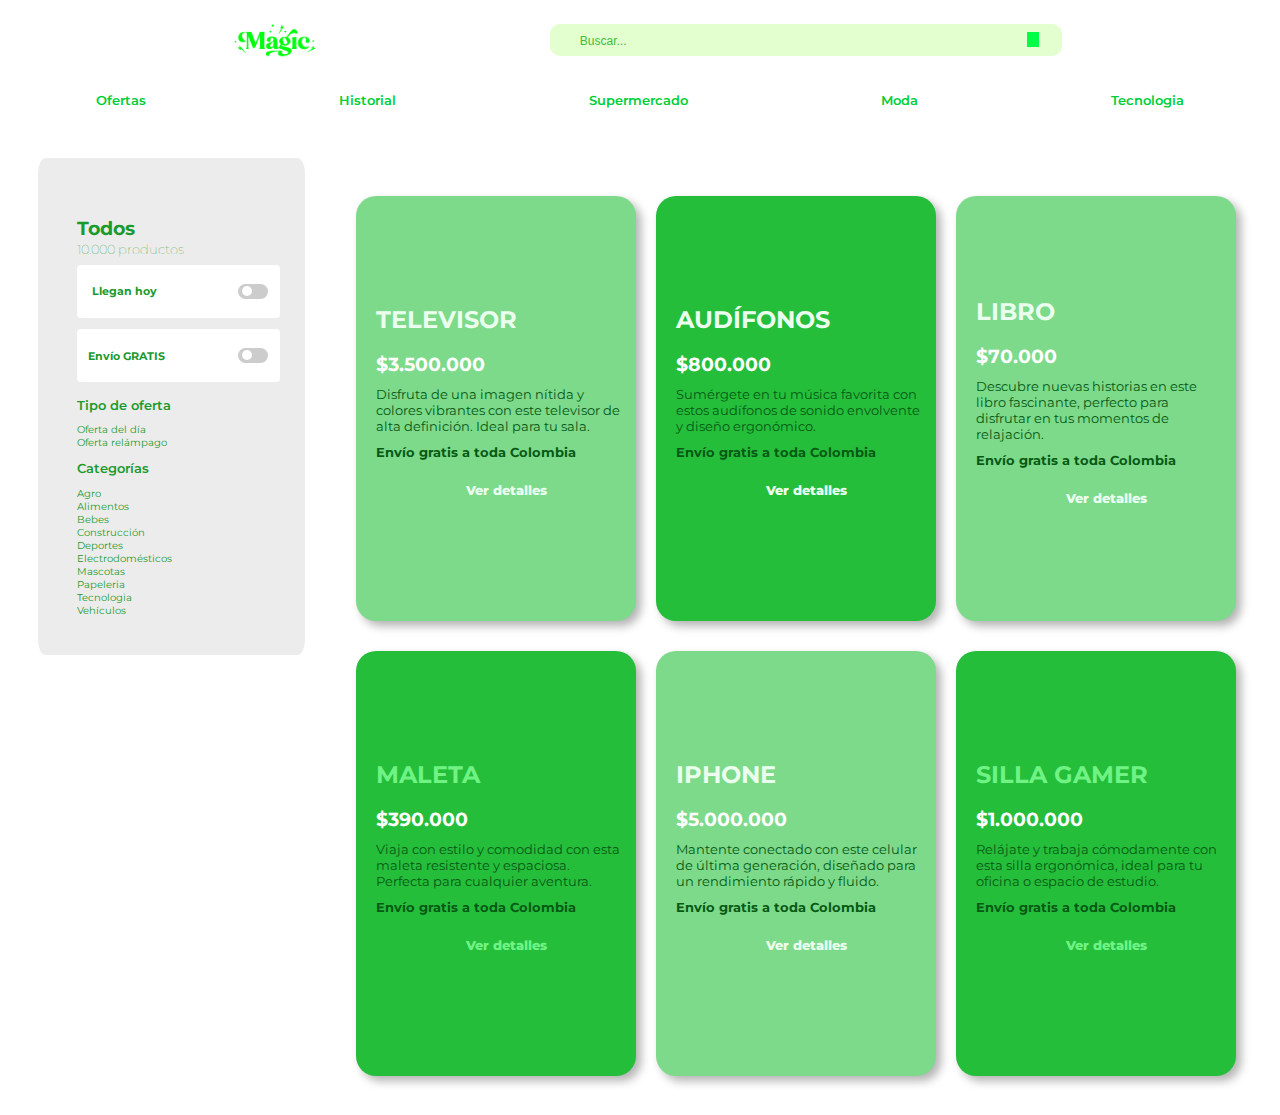
==== index.html @ b9a8c91a "ya" ====
<!DOCTYPE html>
<html lang="en">
<head>
    <meta charset="UTF-8">
    <meta name="viewport" content="width=device-width, initial-scale=1.0">
    <title>Document</title>
    <link rel="stylesheet" href="./index.css">
    <link href="https://fonts.googleapis.com/css2?family=Montserrat:wght@400;700&display=swap" rel="stylesheet">

</head>
<body>
    <div class="search">
<img src="il_570xN.2606133660_na9b.jpg.png" alt="">
<form action="/search">
    <input type="text" placeholder="Buscar..."></input>
    <button type="submit"></button>
</form>
    </div>
    <div class="filtrado">
            <a href="">Ofertas</a>
            <a href="">Historial</a>
            <a href="">Supermercado</a>
            <a href="">Moda</a>
            <a href="">Tecnologia</a>
    </div>
    <div class="banner">
        <img src="/Users/sofiavillota/Desktop/PRODUCTOS DESTACADOS.png" alt="">
    </div>
<br>

<div class="contenedor">

<div class="filtros">
    <h3>Todos</h3>
    <h4>10.000 productos</h4>
    <div class="filtro1">
        <h5>Llegan hoy</h5>
    <div class="filtroboton">
        <input type="checkbox">
        <span class="slider"></span>
    </div>
    </div>

    <div class="filtro2">
        <h5>Envío GRATIS</h5>
    <div class="filtroboton2">
        <input type="checkbox">
        <span class="slider"></span>
    </div>
    </div>

<h2>Tipo de oferta</h2>    
    <a href="">Oferta del día</a>
    <a href="">Oferta relámpago</a>

    <h2>Categorías</h2>
    <a href="">Agro</a>
    <a href="">Alimentos</a>
    <a href="">Bebes</a>
    <a href="">Construcción</a>
    <a href="">Deportes</a>
    <a href="">Electrodomésticos</a>
    <a href="">Mascotas</a>
    <a href="">Papeleria</a>
    <a href="">Tecnologia</a>
    <a href="">Vehículos</a>


</div>

<div class="productos">

<div class="televisor">
<img src="https://images.samsung.com/is/image/samsung/p6pim/co/un40t5290akxzl/gallery/co-fhd-t5300-383096-un40t5290akxzl-417825758?$650_519_PNG$" alt="">
<h2> TELEVISOR</h2>
<h3>$3.500.000</h3>
<p>Disfruta de una imagen nítida y colores vibrantes con este televisor de alta definición. Ideal para tu sala.</p>
<h5>  Envío gratis a toda Colombia  </h5>
<a href="product_detail.html">Ver detalles</a>
</div>

<div class="audifonos">
    <img src="https://cdnx.jumpseller.com/tiquemobile/image/28352931/resize/610/610?1682616283" alt="">
    <h2>AUDÍFONOS</h2>
    <h3>$800.000</h3>
    <p>Sumérgete en tu música favorita con estos audífonos de sonido envolvente y diseño ergonómico.</p>
    <h5>  Envío gratis a toda Colombia  </h5>
    <a href="product_detail.html">Ver detalles</a>
</div>

<div class="libro">
    <img src="https://www.hibox.com.co/web/wp-content/uploads/2020/08/Libro-JK_growling-HARRY_POTTER_y_el_misterio_del_principe-01-Hibox.com_.co-1000x1000px.png" alt="">
    <h2>LIBRO</h2>
    <h3>$70.000</h3>
    <p>Descubre nuevas historias en este libro fascinante, perfecto para disfrutar en tus momentos de relajación.</p>
    <h5>  Envío gratis a toda Colombia  </h5>
    <a href="product_detail.html">Ver detalles</a>
</div>

<div class="maleta">
    <img src="https://mac-center.com/cdn/shop/files/3204919-4.png?v=1695325820" alt="">
    <h2>MALETA</h2>
    <h3>$390.000</h3>
    <p>Viaja con estilo y comodidad con esta maleta resistente y espaciosa. Perfecta para cualquier aventura.</p>
    <h5>  Envío gratis a toda Colombia  </h5>
    <a href="product_detail.html">Ver detalles</a>
</div>

<div class="celular">
    <img src="https://cdsassets.apple.com/live/7WUAS350/images/tech-specs/iphone_15_hero.png" alt="">
    <h2>IPHONE</h2>
    <h3>$5.000.000</h3>
    <p>Mantente conectado con este celular de última generación, diseñado para un rendimiento rápido y fluido.</p>
    <h5>  Envío gratis a toda Colombia  </h5>
    <a href="product_detail.html">Ver detalles</a>
</div>

<div class="silla">
    <img src="https://henc.co/wp-content/uploads/2022/10/web-LIDER-A-nylon.png" alt="">
    <h2>SILLA GAMER</h2>
    <h3>$1.000.000</h3>
    <p>Relájate y trabaja cómodamente con esta silla ergonómica, ideal para tu oficina o espacio de estudio.</p>
    <h5>  Envío gratis a toda Colombia  </h5>
    <a href="product_detail.html">Ver detalles</a>
</div>
</div>
</div>

</body>
</html>
---- index.css ----
body {
    font-family: 'Montserrat', sans-serif; 
    background-color: rgb(255, 255, 255);
    margin: 0;
}

.search {
    background-color: rgb(255, 255, 255);
    width: 100%;
    height: 80px;
    display: flex;
    flex-direction: row;
    justify-content: space-evenly;
    align-items: center;
}

.search img {
    align-items: flex-start;
    height: 45%;
    margin: 1%;
}

.search input {
    width: 500px;
    height: 30px;
    background: #e3ffcf;
    border: none;
    outline: none;
    border-radius: 10px;
    padding-left: 10px;
    position: relative;
}

.search input::placeholder {
    color:  rgb(65, 189, 56);
    padding: 20px;
    font-size: 12px;
    }

.search button {
    display: flex;
    position: absolute;
    height: 15px;
    left: 1015px;
    transform: translateX(100%);
    z-index: 2; 
    top: 32px;
    background-color: rgb(0, 255, 68);
    border: none;
    outline: none;
}

.filtrado {
    display: flex;
    flex-direction: row;
    background-color: rgb(255, 255, 255);
    text-align: center;
    justify-content: space-around;
    align-items: center;
    height: 40px;
}

.filtrado a {
    color: 28, 187, 0;
    text-decoration: none;
    font-weight: 600;
    font-size: small;
    color:rgb(0, 206, 55);
}

.banner img {
    margin: 0;
    width: 100%;
}

/*Productossss*/

.productos {
    display: grid;
    grid-template-columns: repeat(3, 270px);
    grid-gap: 30px;
    margin: 3%;
    margin-left: 4%;
}

.televisor {
    background-color: rgb(124, 218, 138);
    width: 280px;
    border-radius: 20px;
    display: flex;
    flex-direction: column;
    align-items: center;
    justify-content: center;
    height: 425px;
    box-shadow: 5px 5px 10px rgba(0, 0, 0, 0.3);
}

.televisor img {
width: 200px;
margin-bottom: 0%;
margin-top: 0%;
}

.televisor h2 {
    color:rgb(235, 255, 238);
    margin-bottom: 0px;
    margin-top: 1%;
    align-self: flex-start;
    margin-left: 20px;
}

.televisor h3 {
    color: rgb(255, 255, 255);
    margin-bottom: 0px;
    align-self: flex-start;
    margin-left: 20px;
}

.televisor p {
    color: rgb(7, 89, 20);
    font-size: small;
    margin: 10px;
    margin-bottom: 0px;
    align-self: flex-start;
    margin-left: 20px;
}

.televisor h5 {
    color: rgb(7, 89, 20);
    font-size: small;
    margin: 10px;
    margin-bottom: 0px;
    align-self: flex-start;
    margin-left: 20px;
}

.televisor a {
    color: rgb(235, 255, 238);
    font-size: small;
    font-weight: 800;
    margin-bottom: 55px;
    align-self: flex-start;
    margin-left: 20px;
    padding: 1%;
    text-decoration: none;
    margin-top: 7%;
    align-self: center;
    margin-bottom: 5%;
}

/* */

.audifonos {
    background-color: rgb(36, 190, 59);
    width: 280px;
    border-radius: 20px;
    display: flex;
    flex-direction: column;
    align-items: center;
    justify-content: center;
    height: 425px;
    box-shadow: 5px 5px 10px rgba(0, 0, 0, 0.3);
}

.audifonos img {
width: 170px;
margin-bottom: 0%;
margin-top: 0%;
}

.audifonos h2 {
    color:rgb(235, 255, 238);
    margin-bottom: 0px;
    margin-top: 1%;
    align-self: flex-start;
    margin-left: 20px;
}

.audifonos h3 {
    color: rgb(255, 255, 255);
    margin-bottom: 0px;
    align-self: flex-start;
    margin-left: 20px;
}

.audifonos p {
    color: rgb(7, 89, 20);
    font-size: small;
    margin: 10px;
    margin-bottom: 0px;
    align-self: flex-start;
    margin-left: 20px;
}

.audifonos h5 {
    color: rgb(7, 89, 20);
    font-size: small;
    margin: 10px;
    margin-bottom: 0px;
    align-self: flex-start;
    margin-left: 20px;
}

.audifonos a {
    color: rgb(235, 255, 238);
    font-size: small;
    font-weight: 800;
    margin-bottom: 55px;
    align-self: flex-start;
    margin-left: 20px;
    padding: 1%;
    text-decoration: none;
    margin-top: 7%;
    align-self: center;
    margin-bottom: 5%;
}

/* */

.libro {
    background-color: rgb(124, 218, 138);
    width: 280px;
    border-radius: 20px;
    display: flex;
    flex-direction: column;
    align-items: center;
    justify-content: center;
    height: 425px;
    box-shadow: 5px 5px 10px rgba(0, 0, 0, 0.3);
}

.libro img {
width: 170px;
margin-bottom: 0%;
margin-top: 0%;
}

.libro h2 {
    color:rgb(235, 255, 238);
    margin-bottom: 0px;
    margin-top: 1%;
    align-self: flex-start;
    margin-left: 20px;
}

.libro h3 {
    color: rgb(255, 255, 255);
    margin-bottom: 0px;
    align-self: flex-start;
    margin-left: 20px;
}

.libro p {
    color: rgb(7, 89, 20);
    font-size: small;
    margin: 10px;
    margin-bottom: 0px;
    align-self: flex-start;
    margin-left: 20px;
}

.libro h5 {
    color: rgb(7, 89, 20);
    font-size: small;
    margin: 10px;
    margin-bottom: 0px;
    align-self: flex-start;
    margin-left: 20px;
}

.libro a {
    color: rgb(235, 255, 238);
    font-size: small;
    font-weight: 800;
    margin-bottom: 55px;
    align-self: flex-start;
    margin-left: 20px;
    padding: 1%;
    text-decoration: none;
    margin-top: 7%;
    align-self: center;
    margin-bottom: 5%;
}

/* */

.maleta {
    background-color: rgb(36, 190, 59);
    width: 280px;
    border-radius: 20px;
    display: flex;
    flex-direction: column;
    align-items: center;
    justify-content: center;
    height: 425px;
    box-shadow: 5px 5px 10px rgba(0, 0, 0, 0.3);
}

.maleta img {
width: 200px;
margin-bottom: 0%;
margin-top: 0%;
}

.maleta h2 {
    color:rgb(112, 243, 132);
    margin-bottom: 0px;
    margin-top: 1%;
    align-self: flex-start;
    margin-left: 20px;
}

.maleta h3 {
    color: rgb(255, 255, 255);
    margin-bottom: 0px;
    align-self: flex-start;
    margin-left: 20px;
}

.maleta p {
    color: rgb(7, 89, 20);
    font-size: small;
    margin: 10px;
    margin-bottom: 0px;
    align-self: flex-start;
    margin-left: 20px;
}

.maleta h5 {
    color: rgb(7, 89, 20);
    font-size: small;
    margin: 10px;
    margin-bottom: 0px;
    align-self: flex-start;
    margin-left: 20px;
}

.maleta a {
    color: rgb(112, 243, 132);
    font-size: small;
    font-weight: 800;
    margin-bottom: 55px;
    align-self: flex-start;
    margin-left: 20px;
    padding: 1%;
    text-decoration: none;
    margin-top: 7%;
    align-self: center;
    margin-bottom: 5%;
}


/* */

.celular {
    background-color: rgb(124, 218, 138);
    width: 280px;
    border-radius: 20px;
    display: flex;
    flex-direction: column;
    align-items: center;
    justify-content: center;
    height: 425px;
    box-shadow: 5px 5px 10px rgba(0, 0, 0, 0.3);
}

.celular img {
width: 200px;
margin-bottom: 0%;
margin-top: 0%;
}

.celular h2 {
    color:rgb(235, 255, 238);
    margin-bottom: 0px;
    margin-top: 1%;
    align-self: flex-start;
    margin-left: 20px;
}

.celular h3 {
    color: rgb(255, 255, 255);
    margin-bottom: 0px;
    align-self: flex-start;
    margin-left: 20px;
}

.celular p {
    color: rgb(7, 89, 20);
    font-size: small;
    margin: 10px;
    margin-bottom: 0px;
    align-self: flex-start;
    margin-left: 20px;
}

.celular h5 {
    color: rgb(7, 89, 20);
    font-size: small;
    margin: 10px;
    margin-bottom: 0px;
    align-self: flex-start;
    margin-left: 20px;
}

.celular a {
    color: rgb(235, 255, 238);
    font-size: small;
    font-weight: 800;
    margin-bottom: 55px;
    align-self: flex-start;
    margin-left: 20px;
    padding: 1%;
    text-decoration: none;
    margin-top: 7%;
    align-self: center;
    margin-bottom: 5%;
}


/* */

.silla {
    background-color: rgb(36, 190, 59);
    width: 280px;
    border-radius: 20px;
    display: flex;
    flex-direction: column;
    align-items: center;
    justify-content: center;
    height: 425px;
    box-shadow: 5px 5px 10px rgba(0, 0, 0, 0.3);
}

.silla img {
width: 200px;
margin-bottom: 0%;
margin-top: 0%;
}

.silla h2 {
    color:rgb(112, 243, 132);
    margin-bottom: 0px;
    margin-top: 1%;
    align-self: flex-start;
    margin-left: 20px;
}

.silla h3 {
    color: rgb(255, 255, 255);
    margin-bottom: 0px;
    align-self: flex-start;
    margin-left: 20px;
}

.silla p {
    color: rgb(7, 89, 20);
    font-size: small;
    margin: 10px;
    margin-bottom: 0px;
    align-self: flex-start;
    margin-left: 20px;
}

.silla h5 {
    color: rgb(7, 89, 20);
    font-size: small;
    margin: 10px;
    margin-bottom: 0px;
    align-self: flex-start;
    margin-left: 20px;
}

.silla a {
    color: rgb(112, 243, 132);
    font-size: small;
    font-weight: 800;
    margin-bottom: 55px;
    align-self: flex-start;
    margin-left: 20px;
    padding: 1%;
    text-decoration: none;
    margin-top: 7%;
    align-self: center;
    margin-bottom: 5%;
}


/*PARTE DE LOS FILTROSSS*/

.filtroboton {
    display: flex;
    position: relative;
    width: 30px;
    height: 15px;
    margin: 0%;
    margin-bottom: 0%;
  }
  
  .filtroboton input {
    opacity: 0;
    width: 0;
    height: 0;
  }
  
  .slider {
    position: absolute;
    cursor: pointer;
    top: 0;
    left: 0;
    right: 0;
    bottom: 0;
    background-color: #ccc;
    transition: 0.4s;
    border-radius: 34px;
    margin: 0%;
  }
  
  .slider:before {
    position: absolute;
    content: "";
    height: 10px;
    width: 10px;
    left: 4px;
    bottom: 2.8px;
    background-color: white;
    border-radius: 50%;
    margin: 0%;
  }

.filtro1 {
    display: flex;
    align-items: center;
    background-color: #ffffff;
    flex-direction: row;
    align-items: center;
    justify-content: space-between;
    padding: 6%;
    width: 180px;
    margin-top: 1%;
    margin-bottom: 5%;
    height: 30px;
    border-radius: 4px;
}

.filtro1 h5 {
    margin: 2%;
    font-size: 11px;
    color: rgb(26, 154, 45);
}

.filtroboton2 {
    display: flex;
    position: relative;
    width: 30px;
    height: 15px;
    margin: 0%;
    margin-bottom: 0%;
  }
  
  .filtroboton2 input {
    opacity: 0;
    width: 0;
    height: 0;
  }
  
  .slider {
    position: absolute;
    cursor: pointer;
    top: 0;
    left: 0;
    right: 0;
    bottom: 0;
    background-color: #ccc;
    transition: 0.4s;
    border-radius: 34px;
    margin: 0%;
  }
  
  .slider:before {
    position: absolute;
    content: "";
    height: 10px;
    width: 10px;
    left: 4px;
    bottom: 2.8px;
    background-color: white;
    border-radius: 50%;
    margin: 0%;
  }

.filtro2 {
    display: flex;
    align-items: center;
    background-color: #ffffff;
    flex-direction: row;
    align-items: center;
    justify-content: space-between;
    padding: 6%;
    width: 180px;
    margin-top: 1%;
    margin-bottom: 2%;
    height: 30px;
    border-radius: 4px;

}

.filtro2 h5 {
    font-size: 11px;
    color: rgb(26, 154, 45);
}

.filtros h2 {
    font-weight: 600;
    font-size: small;
    color: rgb(26, 154, 45);
}

.filtros a {
    text-decoration: none;
    font-size: 10px;
    color: rgb(26, 154, 45);
}

.filtros {
    display: flex;
    flex-direction: column;
    align-items: flex-start;
    justify-content: center;
    padding: 3%;
    width: 190px;
    background-color: rgb(236, 236, 236);
    margin-left: 3%;
    border-radius: 3%;

}

.filtros h3 {
    margin-bottom: 1%;
    font-size: larger;
    color: rgb(26, 154, 45);
}

.filtros h4 {
    margin-bottom: 3%;
    margin-top: 0%;
    font-weight: 100;
    font-size: small;
    color: rgb(26, 154, 45);
}

.contenedor {
    display: flex;
    flex-direction: row;
    align-items: flex-start;
}
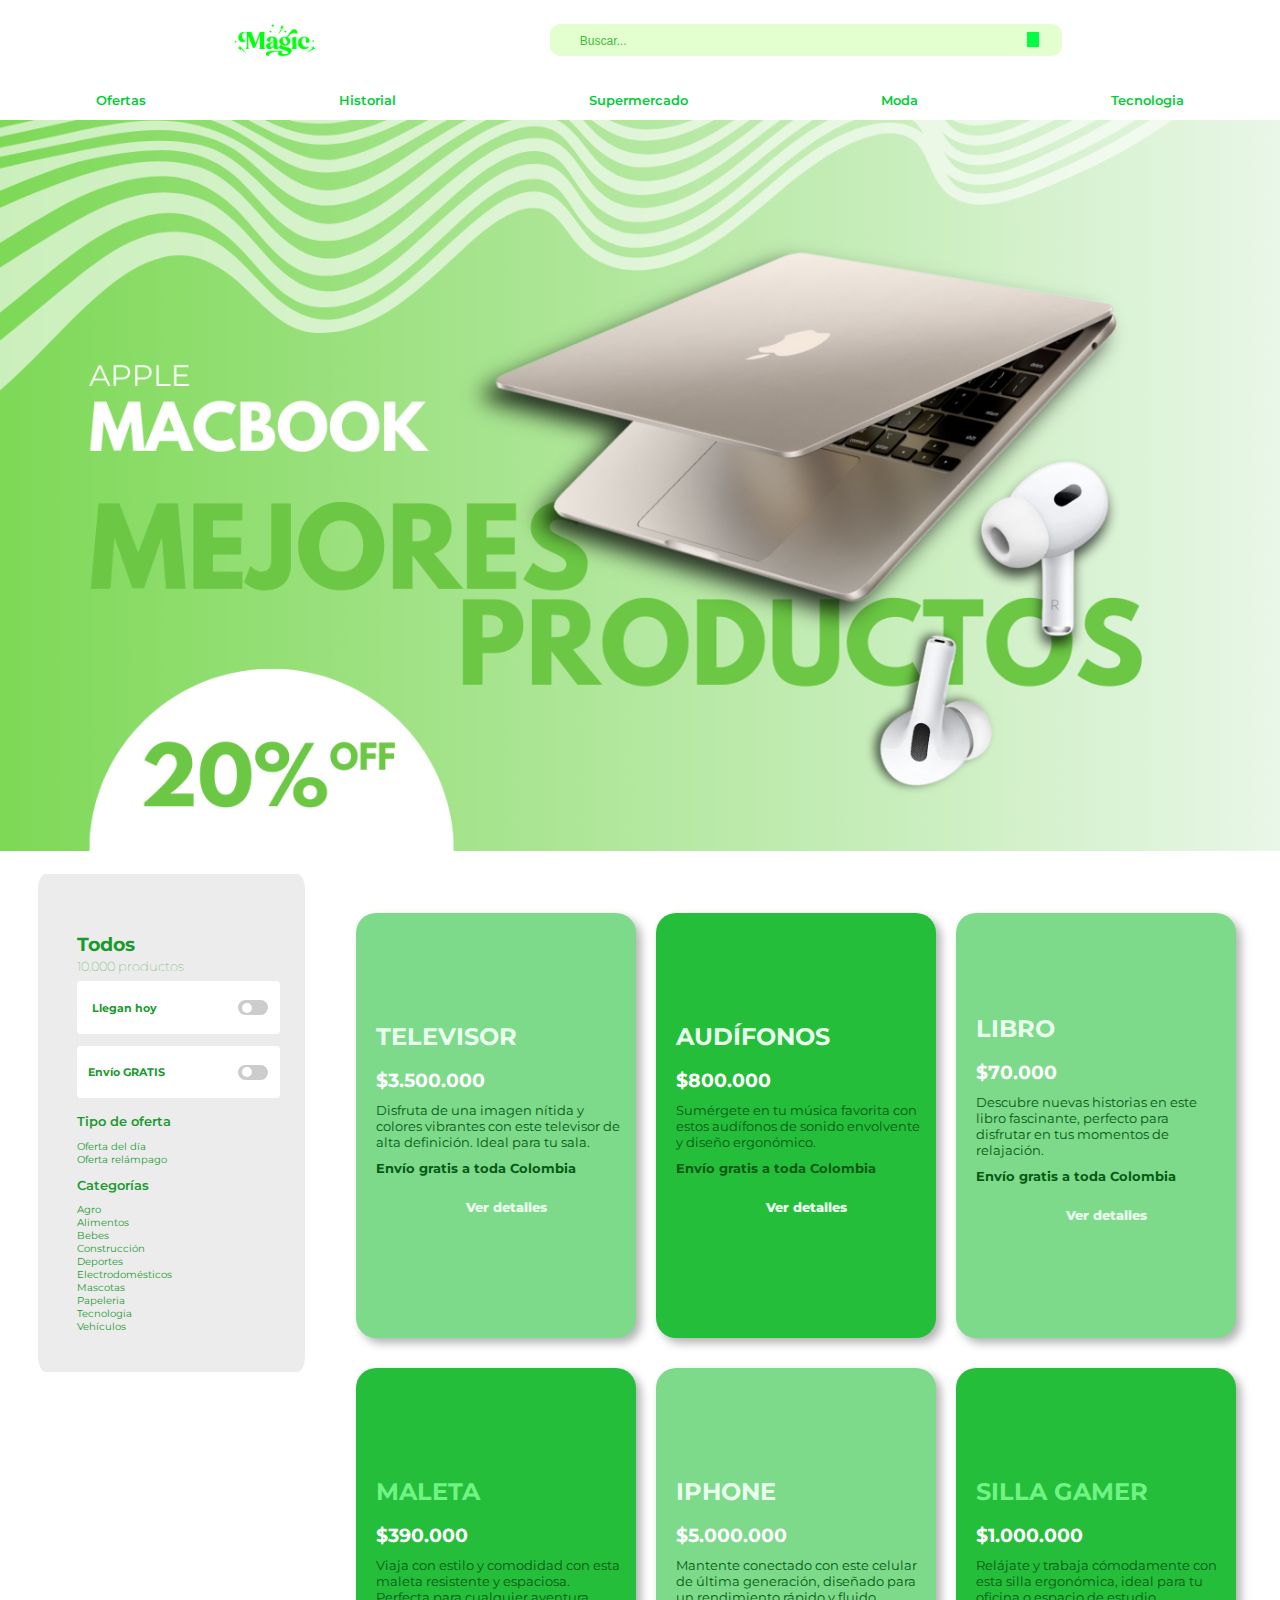
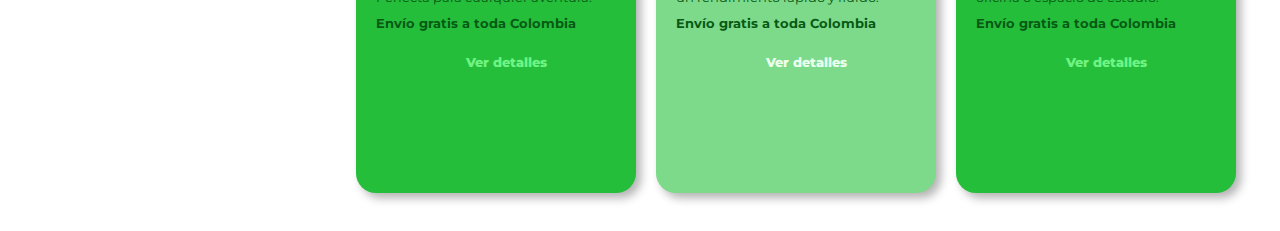
==== commit 00cf2842: "con fotos subidas" ====
--- a/index.html
+++ b/index.html
@@ -24,7 +24,7 @@
             <a href="">Tecnologia</a>
     </div>
     <div class="banner">
-        <img src="/Users/sofiavillota/Desktop/PRODUCTOS DESTACADOS.png" alt="">
+        <img src="PRODUCTOS DESTACADOS.png" alt="">
     </div>
 <br>
 
